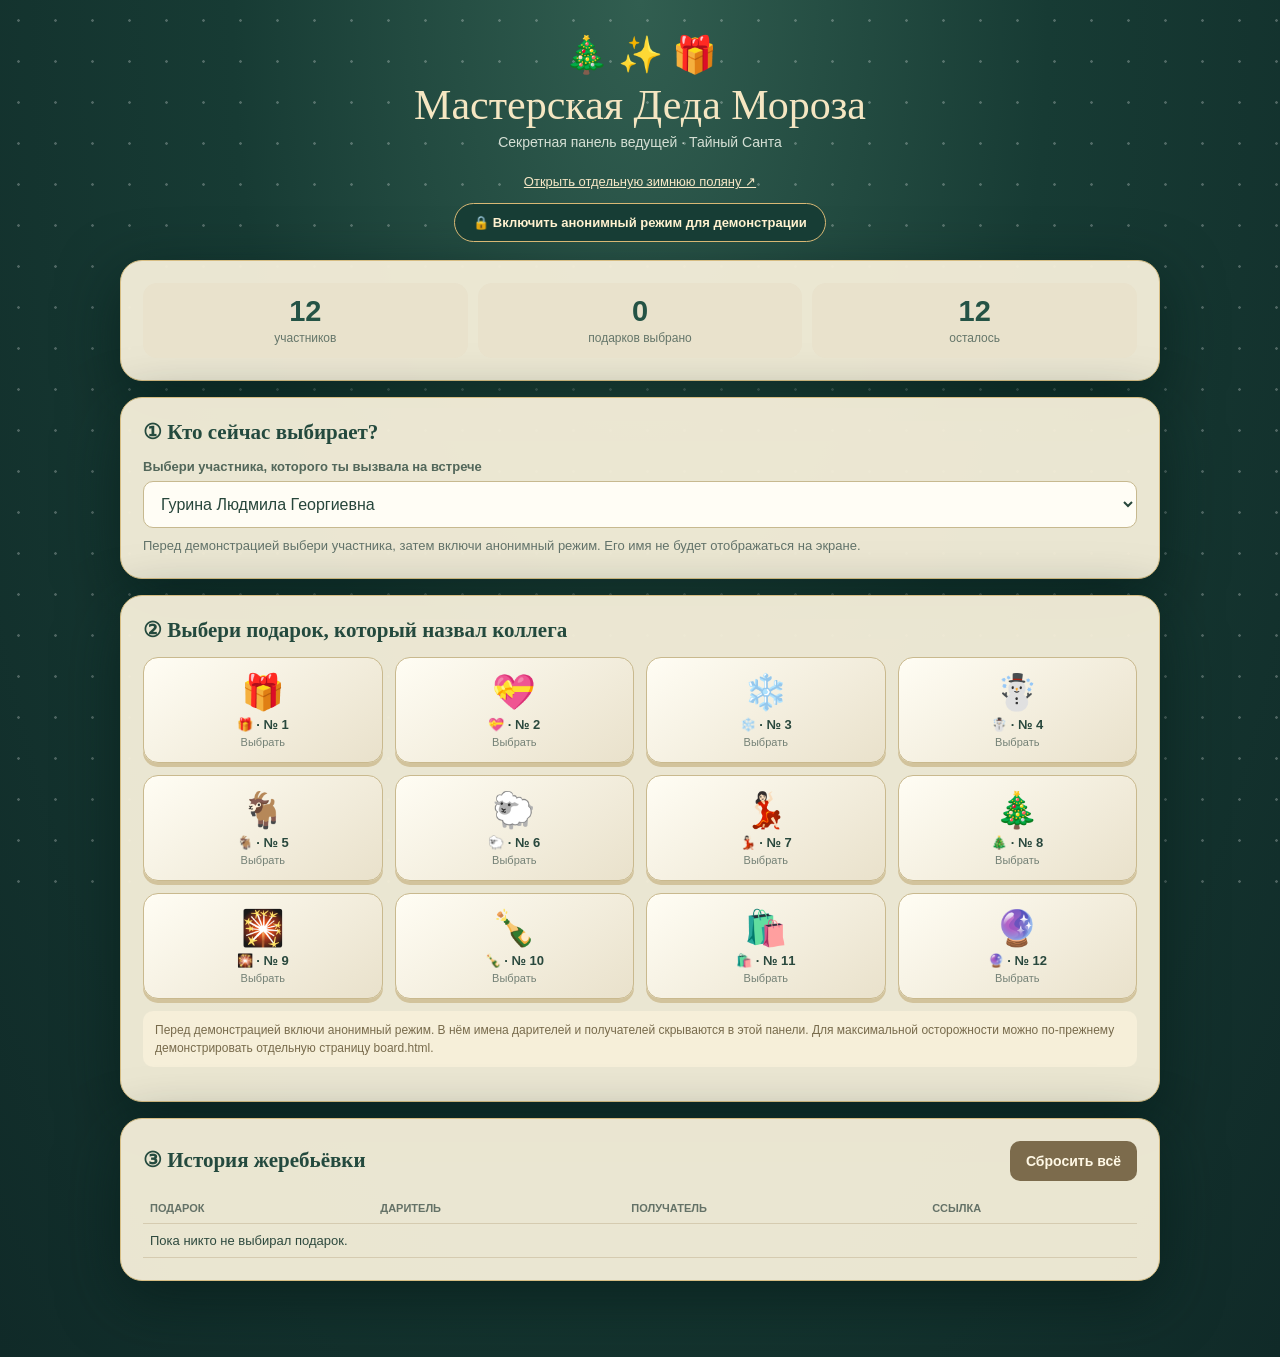
==== admin.html @ 73a2d9e4 "Add files via upload" ====
<!doctype html>
<html lang="ru"><head><meta charset="utf-8">
<meta name="robots" content="noindex,nofollow"><meta name="viewport" content="width=device-width,initial-scale=1">
<title>Мастерская Деда Мороза — панель ведущей</title>
<style>
:root{--gold:#d8b875;--cream:#fff6df;--ink:#17352f;--pine:#143d35;--pine2:#205447}
*{box-sizing:border-box}body{margin:0;min-height:100vh;color:var(--cream);font-family:Georgia,'Times New Roman',serif;background:radial-gradient(ellipse at 50% 0%,#315e50 0,#173b34 45%,#102a28 100%);padding:26px 16px 60px}
body:before{content:"";position:fixed;inset:0;pointer-events:none;opacity:.25;background-image:radial-gradient(#fff 1px,transparent 1.5px);background-size:37px 41px}
.wrap{max-width:1040px;margin:auto;position:relative}.head{text-align:center;margin:8px 0 24px}.head .icon{font-size:36px}.head h1{font-size:clamp(27px,5vw,42px);font-weight:500;margin:5px 0;color:#f5e6c2}.head p{margin:0;color:#d4dfd4;font:14px Arial,sans-serif}
.panel{background:rgba(244,238,217,.96);color:#294239;border:1px solid #d6bd83;border-radius:22px;padding:22px;box-shadow:0 18px 60px #061b18a8;margin:16px 0}
.stats{display:grid;grid-template-columns:repeat(3,1fr);gap:10px}.stat{background:#e9e2cc;border-radius:14px;text-align:center;padding:12px}.stat b{display:block;font:700 29px Arial;color:#245345}.stat span{font:12px Arial;color:#65766a}
h2{font-size:21px;margin:0 0 14px;color:#244a3e}label{display:block;font:700 13px Arial;margin:0 0 7px;color:#52675a}
select{width:100%;padding:13px;border:1px solid #c7b98f;border-radius:10px;background:#fffdf5;color:#27463b;font:16px Arial}
.help{font:13px/1.5 Arial;color:#62736a;margin:8px 0 0}
.gifts{display:grid;grid-template-columns:repeat(4,1fr);gap:12px}
.gift{border:1px solid #c9b98e;border-radius:15px;background:linear-gradient(145deg,#fffdf4,#e9e1cb);color:#29483d;padding:13px 7px;cursor:pointer;min-height:106px;transition:.18s;box-shadow:0 4px 0 #d2c39c}
.gift:hover:not(:disabled){transform:translateY(-3px);border-color:#a27a38;box-shadow:0 7px 0 #cbb98d}.gift .emoji{font-size:35px;display:block}.gift b{display:block;font:700 13px Arial;margin-top:4px}.gift small{display:block;font:11px Arial;color:#748176;margin-top:4px}
.gift:disabled{opacity:.45;cursor:default;filter:grayscale(.7);box-shadow:none}.gift.selected{outline:3px solid #b78d42;background:#fff4d7}
.output{background:#e7e0ca;border:1px solid #c8b98e;border-radius:15px;padding:15px;margin-top:14px}.output .url{overflow-wrap:anywhere;background:#fffdf5;padding:10px;border-radius:8px;font:12px/1.4 monospace;color:#31584a}
button.action{border:0;border-radius:10px;background:#245446;color:#fff8e5;padding:12px 16px;font:700 14px Arial;cursor:pointer}button.action:hover{background:#316b59}button.secondary{background:#7c6b4c}button:disabled{opacity:.5;cursor:default}
.row{display:flex;gap:10px;align-items:center;flex-wrap:wrap}.row>*{flex:1}.linkbtn{flex:0 0 auto}
.log{width:100%;border-collapse:collapse;font:13px Arial}.log th,.log td{text-align:left;padding:9px 7px;border-bottom:1px solid #d5cbb0;vertical-align:top}.log th{color:#647267;font-size:11px;text-transform:uppercase}.log td{color:#2e4a3e}
.warn{font:12px/1.5 Arial;color:#786b4c;background:#f6efd9;padding:10px 12px;border-radius:10px;margin-top:12px}
.toplinks{display:flex;justify-content:center;gap:10px;flex-wrap:wrap;margin-bottom:14px}.toplinks a{color:#f6e7c6;font:13px Arial}
.privacybar{display:flex;justify-content:center;margin:12px 0 18px}.privacybar button{border:1px solid #d8b875;background:#173d35;color:#fff2d0;border-radius:999px;padding:11px 18px;font:700 13px Arial;cursor:pointer}.privacybar button[aria-pressed="true"]{background:#8b6a32;border-color:#f0d99e}.privacy-note{display:none;text-align:center;color:#f7e7c5;font:13px/1.5 Arial;background:#0c2b25aa;border:1px solid #d8b87566;border-radius:12px;padding:10px;margin:10px 0 16px}.privacy-mode .private-only{display:none!important}.privacy-mode .history-private{display:none!important}.privacy-mode .privacy-note{display:block}.privacy-mode #recipient{display:none!important}.privacy-mode #recipientHidden{display:block!important}
@media(max-width:600px){body{padding:15px 10px 35px}.panel{padding:16px;border-radius:17px}.gifts{grid-template-columns:repeat(3,1fr);gap:9px}.gift{min-height:92px}.gift .emoji{font-size:30px}.log{font-size:11px}.log th,.log td{padding:7px 4px}}
</style></head><body><main class="wrap">
<header class="head"><div class="icon">🎄 ✨ 🎁</div><h1>Мастерская Деда Мороза</h1><p>Секретная панель ведущей · Тайный Санта</p></header>
<nav class="toplinks"><a href='/board' rel='noopener' target='_blank'>Открыть отдельную зимнюю поляну ↗</a></nav>
<div class="privacybar"><button id="privacyToggle" type="button" aria-pressed="false">🔒 Включить анонимный режим для демонстрации</button></div>
<div class="privacy-note" id="privacyNote">🔒 Анонимный режим включён. Имя выбранного участника, дарителей и получателей скрыто. Выбирай подарок по эмодзи и номеру. Для следующего участника выключи режим, выбери его в списке и снова включи анонимный режим.</div>
<section class="panel">
<div class="stats"><div class="stat"><b id="total">12</b><span>участников</span></div><div class="stat"><b id="done">0</b><span>подарков выбрано</span></div><div class="stat"><b id="left">12</b><span>осталось</span></div></div>
</section>
<section class="panel private-only" id="giverPanel">
<h2>① Кто сейчас выбирает?</h2>
<label for="giver">Выбери участника, которого ты вызвала на встрече</label>
<select id="giver"></select>
<p class="help">Перед демонстрацией выбери участника, затем включи анонимный режим. Его имя не будет отображаться на экране.</p>
</section>
<section class="panel">
<h2>② Выбери подарок, который назвал коллега</h2>
<div class="gifts" id="gifts"></div>
<div class="output" id="output" hidden>
<strong id="resultTitle">Подарок выбран</strong>
<p id="recipient" style="margin:8px 0 12px;font:14px/1.45 Arial"></p><p id="recipientHidden" style="display:none;margin:8px 0 12px;font:14px/1.45 Arial">Получатель назначен. Имя и должность скрыты в режиме демонстрации.</p>
<label>Персональная ссылка для участника</label>
<div class="url" id="url"></div>
<div class="row" style="margin-top:10px">
<button class="action" id="copy">Скопировать ссылку</button>
<button class="action secondary" id="openLink">Проверить письмо ↗</button>
</div>
<p class="help" id="copyStatus" aria-live="polite"></p>
</div>
<p class="warn">Перед демонстрацией включи анонимный режим. В нём имена дарителей и получателей скрываются в этой панели. Для максимальной осторожности можно по-прежнему демонстрировать отдельную страницу board.html.</p>
</section>
<section class="panel">
<div class="row" style="justify-content:space-between"><h2 style="margin:0">③ История жеребьёвки</h2><button class="action secondary" id="reset" style="flex:0 0 auto">Сбросить всё</button></div>
<div style="overflow-x:auto;margin-top:12px"><table class="log"><thead><tr><th>Подарок</th><th class="history-private">Даритель</th><th class="history-private">Получатель</th><th class="history-anon" style="display:none">Назначение</th><th>Ссылка</th></tr></thead><tbody id="history"><tr><td colspan="4">Пока никто не выбирал подарок.</td></tr></tbody></table></div>
</section>
</main>
<script>
const PEOPLE = [{"id": "p01", "name": "Гурина Людмила Георгиевна", "name_gen": "Гуриной Людмилы Георгиевны", "position": "Менеджер интернет-проекта", "pos_gen": "менеджера интернет-проекта"}, {"id": "p02", "name": "Егорова Арина Владимировна", "name_gen": "Егоровой Арины Владимировны", "position": "Менеджер по торговому маркетингу", "pos_gen": "менеджера по торговому маркетингу"}, {"id": "p03", "name": "Золина Татьяна Олеговна", "name_gen": "Золиной Татьяны Олеговны", "position": "Ведущий менеджер", "pos_gen": "ведущего менеджера"}, {"id": "p04", "name": "Игнатущенко Елена Васильевна", "name_gen": "Игнатущенко Елены Васильевны", "position": "Менеджер по клиентскому сервису", "pos_gen": "менеджера по клиентскому сервису"}, {"id": "p05", "name": "Куликова Яна Александровна", "name_gen": "Куликовой Яны Александровны", "position": "Руководитель управление СРМ", "pos_gen": "руководителя управления CRM"}, {"id": "p06", "name": "Максимова Евгения Юрьевна", "name_gen": "Максимовой Евгении Юрьевны", "position": "Менеджер по трейд-маркетингу", "pos_gen": "менеджера по трейд-маркетингу"}, {"id": "p07", "name": "Манакова Снежана Рахимяновна", "name_gen": "Манаковой Снежаны Рахимяновны", "position": "Редактор", "pos_gen": "редактора"}, {"id": "p08", "name": "Михайленко Екатерина Олеговна", "name_gen": "Михайленко Екатерины Олеговны", "position": "Менеджер аналитики и продвижения", "pos_gen": "менеджера аналитики и продвижения"}, {"id": "p09", "name": "Осипенко Антонина Александровна", "name_gen": "Осипенко Антонины Александровны", "position": "Менеджер по маркетингу", "pos_gen": "менеджера по маркетингу"}, {"id": "p10", "name": "Перелыгина Екатерина Анатольевна", "name_gen": "Перелыгиной Екатерины Анатольевны", "position": "Руководитель направления программы лояльности", "pos_gen": "руководителя направления программы лояльности"}, {"id": "p11", "name": "Волошина Элла Андреевна", "name_gen": "Волошиной Эллы Андреевны", "position": "Менеджер по рекламе", "pos_gen": "менеджера по рекламе"}, {"id": "p12", "name": "Титов Михаил Алексеевич", "name_gen": "Титова Михаила Алексеевича", "position": "Ведущий менеджер отдела рекламы", "pos_gen": "ведущего менеджера отдела рекламы"}];
const STORE = "santa-team-draw-v1";
const CHANNEL = "santa-winter-board";
const $ = id => document.getElementById(id);
const gifts = Array.from({length:12},(_,i)=>i+1);
const GIFT_EMOJIS = ["🎁","💝","❄️","☃️","🐐","🐑","💃🏻","🎄","🎇","🍾","🛍️","🔮"];
let privacyMode = false;
let state = loadState();
let lastLink = "";
function loadState(){try{const s=JSON.parse(localStorage.getItem(STORE));if(s&&s.assignments)return s}catch(e){}return {assignments:{},usedGivers:[],usedRecipients:[]}}
function save(){localStorage.setItem(STORE,JSON.stringify(state));}
function shuffled(a){const x=[...a];for(let i=x.length-1;i>0;i--){const j=Math.floor(Math.random()*(i+1));[x[i],x[j]]=[x[j],x[i]]}return x}
function derangement(givers,recipients){
 if(givers.length!==recipients.length)return null;
 if(givers.length===1)return givers[0]!==recipients[0]?[recipients[0]]:null;
 for(let tries=0;tries<20000;tries++){const r=shuffled(recipients);if(givers.every((g,i)=>g!==r[i]))return r}
 return null;
}
function remainingGivers(){return PEOPLE.filter(p=>!state.usedGivers.includes(p.id))}
function remainingRecipients(){return PEOPLE.filter(p=>!state.usedRecipients.includes(p.id))}
function render(){
 const used=Object.keys(state.assignments).map(Number);
 $("done").textContent=used.length;$("left").textContent=12-used.length;
 const sel=$("giver"),prev=sel.value;sel.innerHTML="";
 remainingGivers().forEach(p=>{const o=document.createElement("option");o.value=p.id;o.textContent=p.name;sel.append(o)});
 if(remainingGivers().some(p=>p.id===prev))sel.value=prev;
 else if(sel.options.length)sel.selectedIndex=0;
 $("gifts").innerHTML="";
 gifts.forEach(n=>{const b=document.createElement("button");b.className="gift";b.disabled=!!state.assignments[n];b.innerHTML=`<span class="emoji">${GIFT_EMOJIS[n-1]}</span><b>${GIFT_EMOJIS[n-1]} · № ${n}</b><small>${state.assignments[n]?"Уже выбран":"Выбрать"}</small>`;if(state.assignments[n])b.classList.add("selected");b.addEventListener("click",()=>choose(n));$("gifts").append(b)});
 const rows=Object.entries(state.assignments).sort((a,b)=>Number(a[0])-Number(b[0]));
 $("history").innerHTML=rows.length?rows.map(([n,a])=>privacyMode?`<tr><td>${GIFT_EMOJIS[Number(n)-1]} · № ${n}</td><td colspan="2">🔒 Назначение скрыто</td><td><button class="action" data-copy="${n}" style="padding:7px 9px">Копировать</button></td></tr>`:`<tr><td>${GIFT_EMOJIS[Number(n)-1]} · № ${n}</td><td>${escapeHtml(a.giverName)}</td><td>${escapeHtml(a.recipientName)}<br><small>${escapeHtml(a.position)}</small></td><td><button class="action" data-copy="${n}" style="padding:7px 9px">Копировать</button></td></tr>`).join(""):'<tr><td colspan="4">Пока никто не выбирал подарок.</td></tr>';
 document.querySelectorAll(".history-private").forEach(el=>el.style.display=privacyMode?"none":"");
 const anonHead=document.querySelector(".history-anon");if(anonHead)anonHead.style.display=privacyMode?"table-cell":"none";
 $("history").querySelectorAll("[data-copy]").forEach(b=>b.addEventListener("click",()=>copyText(state.assignments[b.dataset.copy].link)));
}
function escapeHtml(s){return String(s).replace(/[&<>"']/g,c=>({"&":"&amp;","<":"&lt;",">":"&gt;",'"':"&quot;","'":"&#39;"}[c]))}
async function sha(bytes){return new Uint8Array(await crypto.subtle.digest("SHA-256",bytes))}
function b64url(bytes){let s="";bytes.forEach(b=>s+=String.fromCharCode(b));return btoa(s).replace(/\+/g,"-").replace(/\//g,"_").replace(/=+$/,"")}
function randomToken(){const b=new Uint8Array(18);crypto.getRandomValues(b);return b64url(b)}
async function encrypt(token,payload){
 const raw=new TextEncoder().encode(JSON.stringify(payload));let stream=new Uint8Array(0);
 for(let i=0;stream.length<raw.length;i++){const k=await sha(new TextEncoder().encode(`${token}|${i}`));const joined=new Uint8Array(stream.length+k.length);joined.set(stream);joined.set(k,stream.length);stream=joined}
 const out=raw.map((b,i)=>b^stream[i]);return b64url(out)
}
function makeLink(token,pack){const u=new URL("index.html",location.href);u.hash=`t=${token}&d=${pack}`;return u.href}
async function choose(giftNo){
 const giver=PEOPLE.find(p=>p.id===$("giver").value);
 if(!giver){alert("Сначала выбери участника.");return}
 if(state.assignments[giftNo])return;
 const gs=remainingGivers(),rs=remainingRecipients();
 const order=derangement(gs.map(p=>p.id),rs.map(p=>p.id));
 if(!order){alert("Не удалось построить корректное распределение. Ничего не изменено.");return}
 const recipientId=order[gs.findIndex(p=>p.id===giver.id)];
 const recipient=PEOPLE.find(p=>p.id===recipientId);
 if(!recipient||recipient.id===giver.id){alert("Защитная проверка не пройдена: повтори выбор.");return}
 const token=randomToken();
 const payload={name_gen:recipient.name_gen,pos_gen:recipient.pos_gen};
 const pack=await encrypt(token,payload);
 const link=makeLink(token,pack);
 state.assignments[giftNo]={giverId:giver.id,giverName:giver.name,recipientId:recipient.id,recipientName:recipient.name_gen,position:recipient.pos_gen,token,link};
 state.usedGivers.push(giver.id);state.usedRecipients.push(recipient.id);save();
 lastLink=link;
 $("output").hidden=false;$("resultTitle").textContent=`🎁 Подарок № ${giftNo} выбран`;
 $("recipient").textContent=`Получатель: ${recipient.name_gen} · ${recipient.pos_gen}`;$("recipientHidden").textContent="Получатель назначен. Имя и должность скрыты в режиме демонстрации.";
 $("url").textContent=link;$("copyStatus").textContent="Ссылка готова. Скопируй её и отправь коллеге лично.";
 $("copy").onclick=()=>copyText(link);$("openLink").onclick=()=>window.open(link,"_blank","noopener");
 try{const ch=new BroadcastChannel(CHANNEL);ch.postMessage({type:"gift-used",giftNo});ch.close()}catch(e){}
 render();
}
async function copyText(text){try{await navigator.clipboard.writeText(text);$("copyStatus").textContent="✓ Ссылка скопирована. Можно отправлять участнику."}catch(e){$("url").focus?.();prompt("Скопируй ссылку:",text)}}
$("reset").addEventListener("click",()=>{if(!confirm("Сбросить все 12 выборов и начать жеребьёвку заново? Это удалит сохранённые назначения на этом устройстве."))return;state={assignments:{},usedGivers:[],usedRecipients:[]};save();$("output").hidden=true;lastLink="";try{const ch=new BroadcastChannel(CHANNEL);ch.postMessage({type:"reset"});ch.close()}catch(e){}render()});
function setPrivacyMode(on){
 privacyMode=!!on;
 document.body.classList.toggle("privacy-mode",privacyMode);
 $("privacyToggle").setAttribute("aria-pressed",String(privacyMode));
 $("privacyToggle").textContent=privacyMode?"🔓 Выключить анонимный режим":"🔒 Включить анонимный режим для демонстрации";
 render();
}
$("privacyToggle").addEventListener("click",()=>setPrivacyMode(!privacyMode));
render();
</script></body></html>
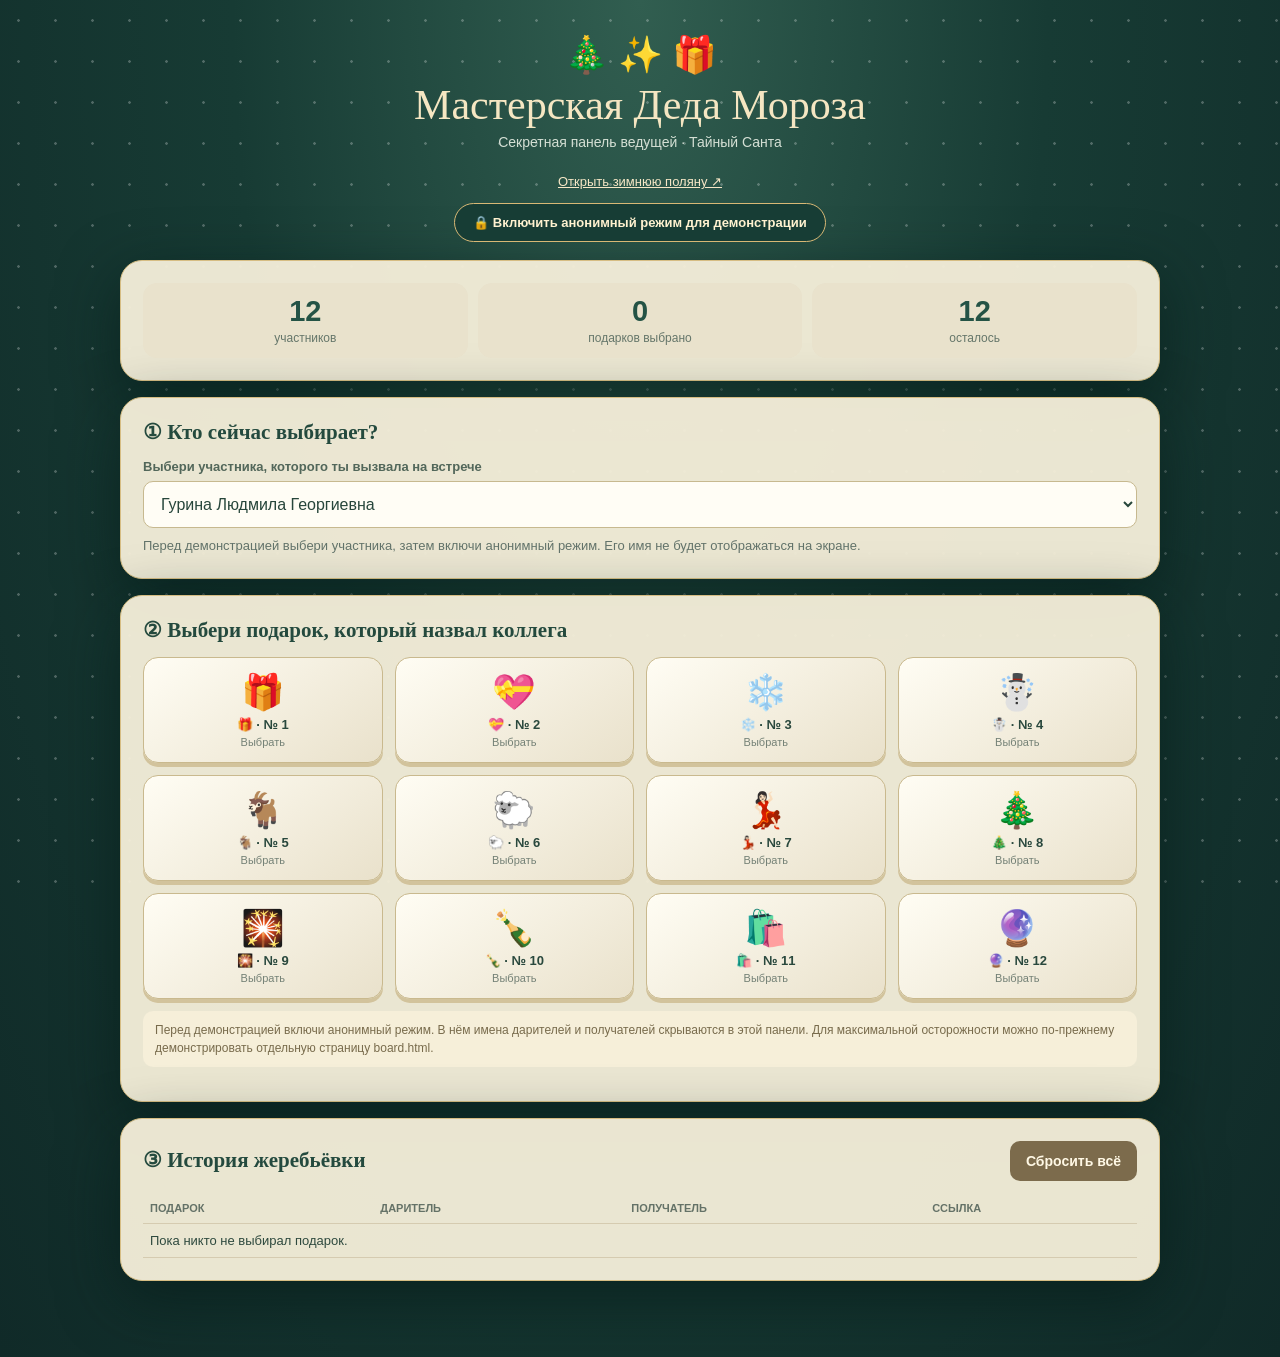
==== commit f42c9e7f: "Add files via upload" ====
--- a/admin.html
+++ b/admin.html
@@ -26,7 +26,7 @@
 @media(max-width:600px){body{padding:15px 10px 35px}.panel{padding:16px;border-radius:17px}.gifts{grid-template-columns:repeat(3,1fr);gap:9px}.gift{min-height:92px}.gift .emoji{font-size:30px}.log{font-size:11px}.log th,.log td{padding:7px 4px}}
 </style></head><body><main class="wrap">
 <header class="head"><div class="icon">🎄 ✨ 🎁</div><h1>Мастерская Деда Мороза</h1><p>Секретная панель ведущей · Тайный Санта</p></header>
-<nav class="toplinks"><a href='/board' rel='noopener' target='_blank'>Открыть отдельную зимнюю поляну ↗</a></nav>
+<nav class="toplinks"><a href='index.html' rel='noopener' target='_blank'>Открыть зимнюю поляну ↗</a></nav>
 <div class="privacybar"><button id="privacyToggle" type="button" aria-pressed="false">🔒 Включить анонимный режим для демонстрации</button></div>
 <div class="privacy-note" id="privacyNote">🔒 Анонимный режим включён. Имя выбранного участника, дарителей и получателей скрыто. Выбирай подарок по эмодзи и номеру. Для следующего участника выключи режим, выбери его в списке и снова включи анонимный режим.</div>
 <section class="panel">
